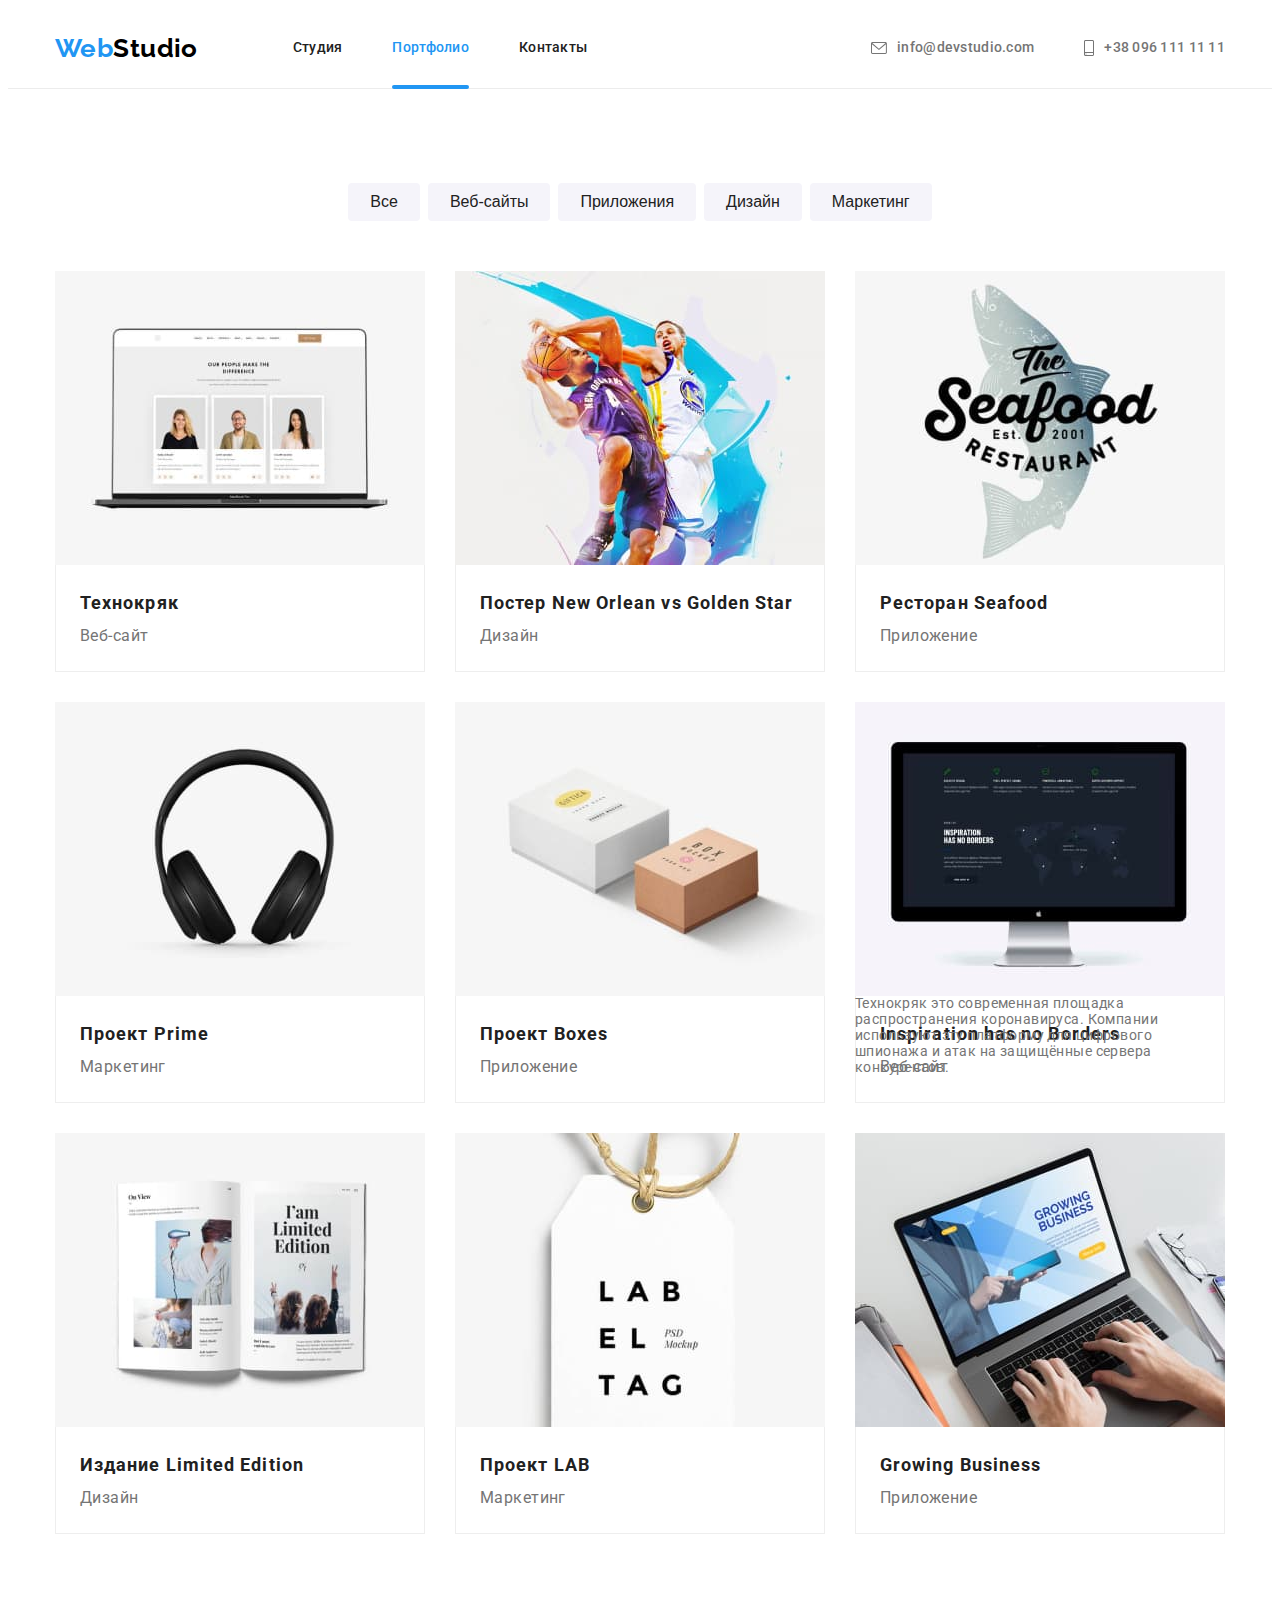
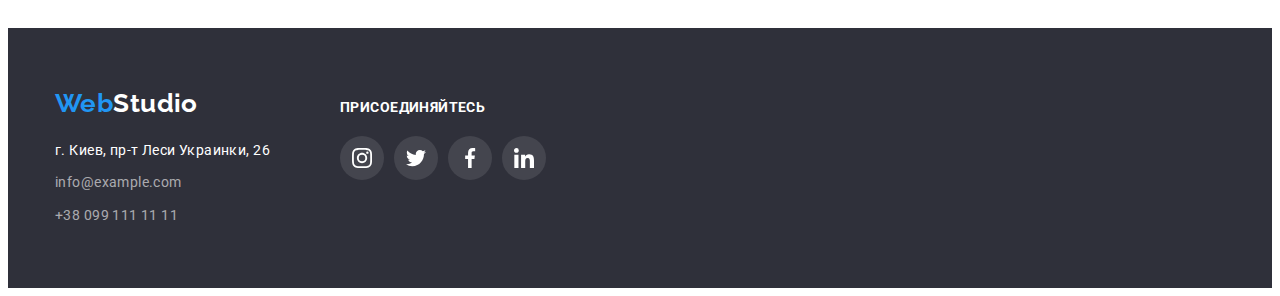
==== portfolio.html @ a50174d9 "сделал анимацию и переходы" ====
<!DOCTYPE html>
<html lang="en">
  <head>
    <meta charset="UTF-8" />
    <meta http-equiv="X-UA-Compatible" content="IE=edge" />
    <meta name="viewport" content="width=device-width, initial-scale=1.0" />
    <title>Портфолио</title>
    <link
      rel="stylesheet"
      href="https://cdnjs.cloudflare.com/ajax/libs/modern-normalize/1.0.0/modern-normalize.min.css"
      integrity="sha512-ISS7cAi1PEhQ8jnbJpJZMd29NlhNj4AWYyLOSp2CE/CsHxTCu+r+t0D2yoJudVrd0/8fTVPUVDzY5Tvli75u/g=="
      crossorigin="anonymous"
    />
    <link rel="preconnect" href="https://fonts.gstatic.com" />
    <link
      href="https://fonts.googleapis.com/css2?family=Raleway:wght@700&family=Roboto:wght@400;500;700;900&display=swap"
      rel="stylesheet"
    />
    <link rel="stylesheet" href="./css/styles.css" />
  </head>
  <body>
    <!-- Шапка -->
    <header class="header">
      <div class="container">
        <nav class="navigation">
          <a class="logo" href="#"
            >Web<span class="logo-header">Studio</span></a
          >
          <ul class="list menu-list">
            <li class="menu-item">
              <a class="link menu-link" href="./index.html">Студия</a>
            </li>
            <li class="menu-item active-page">
              <a class="link menu-link" href="./portfolio.html">Портфолио</a>
            </li>
            <li class="menu-item">
              <a class="link menu-link" href="">Контакты</a>
            </li>
          </ul>
        </nav>
        <ul class="list contact-list">
          <li class="contact-item">
            <a class="link contact-link" href="mailto:info@devstudio.com">
              <svg class="icon mail-icon" width="16" height="12">
                <use href="./images/sprite.svg#icon-mail"></use>
              </svg>
              info@devstudio.com</a
            >
          </li>
          <li class="contact-item">
            <a class="link contact-link" href="tel:+380961111111">
              <svg class="icon phone-icon" width="10" height="16">
                <use href="./images/sprite.svg#icon-phone"></use>
              </svg>
              +38 096 111 11 11</a
            >
          </li>
        </ul>
      </div>
    </header>
    <!-- Main -->
    <main>
      <section class="section">
        <div class="container">
          <h1 class="visually-hidden">Наше портфолио</h1>
          <!---Скрытый заголовок-->
          <ul class="list filter-list">
            <li class="filter-grid">
              <button class="filter-item" type="button">
                Все
              </button>
            </li>
            <li class="filter-grid">
              <button class="filter-item" type="button">Веб-сайты</button>
            </li>
            <li class="filter-grid">
              <button class="filter-item" type="button">Приложения</button>
            </li>
            <li class="filter-grid"><button class="filter-item" type="button">Дизайн</button></li>
            <li class="filter-grid">
              <button class="filter-item" type="button">Маркетинг</button>
            </li>
          </ul>
          <ul class="list project-list grid">
            <li class="project-item grid-item">
              <a href="" class="link-project">
                <img 
                  src="./images/list-one.jpg"
                  alt="Веб-сайт Технокряк"
                  width="370"
                />
                <div class="project-content">
                <h2 class="project-title">Технокряк</h2>
                <p class="project-text">Веб-сайт</p></div>
              </a>
            </li>
            <li class="project-item grid-item">
              <a href="" class="link-project">
                <img 
                  src="./images/list-two.jpg"
                  alt="Постер New Orlean vs Golden Star"
                  width="370"
                />
                <div class="project-content">
                <h2 class="project-title">Постер New Orlean vs Golden Star</h2>
                <p class="project-text">Дизайн</p></div>
              </a>
            </li>
            <li class="project-item grid-item">
              <a href="" class="link-project">
                <img 
                  src="./images/list-three.jpg"
                  alt="Приложение есторана Seafood"
                  width="370"
                />
                <div class="project-content">
                <h2 class="project-title">Ресторан Seafood</h2>
                <p class="project-text">Приложение</p></div>
              </a>
            </li>
            <li class="project-item grid-item">
              <a href="" class="link-project">
                <img 
                  src="./images/list-hour.jpg"
                  alt="Проект Prime"
                  width="370"
                />
                <div class="project-content">
                <h2 class="project-title">Проект Prime</h2>
                <p class="project-text">Маркетинг</p></div>
              </a>
            </li>
            <li class="project-item grid-item">
              <a href="" class="link-project">
                <img 
                  src="./images/list-five.jpg"
                  alt="Приложение Boxes"
                  width="370"
                />
                <div class="project-content">
                <h2 class="project-title">Проект Boxes</h2>
                <p class="project-text">Приложение</p></div>
              </a>
            </li>
            <li class="project-item grid-item">
              <a href="" class="link-project">
                <img 
                  src="./images/list-six.jpg"
                  alt="Веб-сайт Inspiration has no Borders"
                  width="370"
                />
                <div class="project-hidden">
                  <p>Технокряк это современная площадка распространения коронавируса. Компании используют эту платформу для цифрового шпионажа и атак на защищённые сервера конкурентов.</p>
                </div>
                <div class="project-content">
                <h2 class="project-title">Inspiration has no Borders</h2>
                <p class="project-text">Веб-сайт</p></div>
              </a>
            </li>
            <li class="project-item grid-item">
              <a href="" class="link-project">
                <img 
                  src="./images/list-seven.jpg"
                  alt="Издание Limited Edition"
                  width="370"
                />
                <div class="project-content">
                <h2 class="project-title">Издание Limited Edition</h2>
                <p class="project-text">Дизайн</p></div>
              </a>
            </li>
            <li class="project-item grid-item">
              <a href="" class="link-project">
                <img 
                  src="./images/list-eight.jpg"
                  alt="Проект LAB"
                  width="370"
                />
                <div class="project-content"><h2 class="project-title">Проект LAB</h2>
                <p class="project-text">Маркетинг</p></div> 
              </a>
            </li>
            <li class="project-item grid-item">
              <a href="" class="link-project">
                <img 
                  src="./images/list-nine.jpg"
                  alt="Приложение Growing Business"
                  width="370"
                />
                <div class="project-content">
                <h2 class="project-title">Growing Business</h2>
                <p class="project-text">Приложение</p></div>
              </a>
            </li>
          </ul>
        </div>
      </section>
    </main>
    <!-- Footer -->
    <footer class="footer">
      <div class="container address-footer">
        <div class="footer-coordinates">
          <a class="logo logo-address" href="./index.html"
            >Web<span class="logo-footer">Studio</span></a
          >
          <address class="address">
            <p class="address-text">г. Киев, пр-т Леси Украинки, 26</p>
            <a class="link address-contacts" href="mailto:info@example.com"
              >info@example.com</a
            >
            <br />
            <a
              class="link address-contacts address-tel"
              href="tel:+380991111111"
              >+38 099 111 11 11</a
            >
          </address>
        </div>
        <div class="footer-social">
          <h2 class="about-title footer-title">присоединяйтесь</h2>
          <ul class="list social-icons">
            <li class="social-icon">
              <a
                href=""
                class="social-icon-link"
                target="_blank"
                rel="noopener noreferrer"
              >
                <svg class="icon">
                  <use href="./images/sprite.svg#icon-instagram"></use>
                </svg>
              </a>
            </li>
            <li class="social-icon">
              <a
                href=""
                class="social-icon-link"
                target="_blank"
                rel="noopener noreferrer"
              >
                <svg class="icon">
                  <use href="./images/sprite.svg#icon-twitter"></use>
                </svg>
              </a>
            </li>
            <li class="social-icon">
              <a
                href=""
                class="social-icon-link"
                target="_blank"
                rel="noopener noreferrer"
              >
                <svg class="icon">
                  <use href="./images/sprite.svg#icon-facebook"></use>
                </svg>
              </a>
            </li>
            <li class="social-icon">
              <a
                href=""
                class="social-icon-link"
                target="_blank"
                rel="noopener noreferrer"
              >
                <svg class="icon">
                  <use href="./images/sprite.svg#icon-linkedin"></use>
                </svg>
              </a>
            </li>
          </ul>
        </div>
      </div>
    </footer>
  </body>
</html>
---- css/styles.css ----
:root{
    --main-color: #757575;
    --complementary-color: #212121;
    --rare-color: #ffffff;
    --logo-color: #000000;
    --bg-filter-color:  #F5F4FA;
    --accent-color: #2196F3;
    --bg-rare-color: #2F303A;
    --icon-color: #AFB1B8;
    --grid-item: 1;
    --time-hover: 250ms cubic-bezier(0.4, 0, 0.2, 1);
}

html{
    box-sizing: border-box;
}
*,
*::after,
*::before{
    box-sizing: inherit;
}
h1,
h2,
h3,
h4,
h5,
h6,
p {
	margin-top: 0;
}
body{
    font-family: "Roboto", sans-serif;
    font-size: 14px;
    line-height: 1.14;
    letter-spacing: 0.03em;
    color: var(--main-color);
}
address {
  font-style: normal;
}
.visually-hidden {
  position: absolute !important;
  clip: rect(1px 1px 1px 1px);
  clip: rect(1px, 1px, 1px, 1px);
  padding: 0 !important;
  border: 0 !important;
  height: 1px !important;
  width: 1px !important;
  overflow: hidden;
}
.active-page{
    color: var(--accent-color);
    position: relative;
}
.active-page::after{
    content: "";

    position: absolute;
    width: 100%;
    height: 4px;
    bottom: -1px;
    background: #2196F3;
    border-radius: 2px;
}
.link,
.link-project {
    text-decoration: none;
    color: inherit;
}
.link:hover,
.link:focus {
  color: var(--accent-color);
}
.list {
    margin-top: 0;
    margin-bottom: 0;
    padding-left: 0;
    list-style: none;
}
img{
    display: block;
    max-width: 100%;
    height: auto;
}
.container{
    width: 1200px;
    padding-right: 15px;
    padding-left: 15px;
    margin-left: auto;
    margin-right: auto;
   /* outline: 1px solid red;*/
}
.section{
    padding-top: 94px;
    padding-bottom: 94px;
}
/* сетка под контейнера */
.grid{
    display: flex;
    flex-wrap: wrap;
    margin-left: -30px;
    margin-top: -30px;
}
.grid-item{
    flex-basis: calc((100% - 30px * var(--grid-item)) / var(--grid-item));
    margin-left: 30px;
    margin-top: 30px;
}
  /* header */
.logo{
    font-family: "Raleway", sans-serif;
    font-weight: 700;
    font-size: 26px;
    line-height: 1.19;
    text-decoration: none;
    color: var(--accent-color);
}
.logo-header{
    color: var(--logo-color);
}
.menu-link{
    display: block;
    padding-top: 32px;
    padding-bottom: 32px;
    transition: var(--time-hover);
}
.menu-list,
.contact-list{
    font-weight: 500;
    letter-spacing: 0.02em;
}
.menu-list{
    display: inline-flex;
    color: var(--complementary-color);
}
.menu-item:not(:last-child){
    margin-right: 50px;
}
.contact-list{
    display: flex;
    margin-left: auto;
}
.contact-item:not(:last-child){
    margin-right: 50px;
}
.contact-link{
    padding-top: 32px;
    padding-bottom: 32px;

    display: inline-flex;
    justify-content: center;
    align-items: center;

    transition: var(--time-hover);
}
.contact-link .icon{
    margin-right: 10px;
    fill: currentColor;
}
.header{
    border-bottom: 1px solid #ECECEC;
}
.header .container{
    display: flex;
    align-items: center;
}
.header .logo{
    margin-right: 95px;
}
.navigation{
    display: flex;
    align-items: center;
}
/* hero-section */
.hero{
    background-color: var(--bg-rare-color);
}
.bg-hero{
    max-width: 1600px;
    margin-left: auto;
    margin-right: auto;
    background-image: linear-gradient(
        to right,
        rgba(47, 48, 58, 0.4),
        rgba(47, 48, 58, 0.4)
      ),
        url(../images/bg-hero.jpg);
    background-size: cover;
    background-position: center;
}
.hero .container{
    padding-top: 200px;
    padding-bottom: 200px;
    text-align: center;
}
.hero-title{
    margin-left: auto;
    margin-right: auto;
    margin-bottom: 30px;
    max-width: 696px;

    font-weight: 900;
    font-size: 44px;
    line-height: 1.36;
    text-align: center;
    letter-spacing: 0.06em;
    text-transform: uppercase;
    color: var(--rare-color);
}
.hero-button{
    font-weight: 700;
    font-size: 16px;
    line-height: 1.87;
    letter-spacing: 0.06em;
    cursor: pointer;
    color: var(--rare-color);
    
    background-color: var(--accent-color);
    box-shadow: 0px 4px 4px rgba(0, 0, 0, 0.15);
    border: none;
    border-radius: 4px;

    padding-top: 10px;
    padding-bottom: 10px;
    padding-right: 32px;
    padding-left: 32px;

    transition: var(--time-hover);
}
.hero-button:hover{
    background-color: #188CE8;
}
/* about-section */
.about-item::before{
    margin-bottom: 30px;

    content: '';
    display: block;
    background-position: center;
    background-repeat: no-repeat;
    background-color: #F5F4FA;
    height: 120px;
}
.about-item:nth-child(1)::before{
    content: '';
    display: block;
    background-image: url(../images/icons/antenna.svg);
}
.about-item:nth-child(2)::before{
    content: '';
    display: block;
    background-image: url(../images/icons/clock.svg);
}
.about-item:nth-child(3)::before{
    content: '';
    display: block;
    background-image: url(../images/icons/diagram.svg);
}
.about-item:nth-child(4)::before{
    content: '';
    display: block;
    background-image: url(../images/icons/astronaut.svg);
}


.about-text{
    margin-bottom: 0;
    line-height: 1.71;
}
.about-title{
    margin-bottom: 10px;

    font-size: 14px;
    font-weight: 700;
    text-transform: uppercase;
    color: var(--complementary-color);
}
.about-item{
    flex-basis: calc((100% - 120px) / 4);
}
.services-section{
    padding-top: 0;
}
.section-title{
    margin-bottom: 50px;

    font-weight: 700;
    font-size: 36px;
    line-height: 1.16;
    text-align: center;
    color: var(--complementary-color);
}
.services-item{
    position: relative;

    --grid-item: 3;
}

.services-title{
    position: absolute;
    bottom: 0;
    left: 0;

    text-align: center;
    background: rgba(47, 48, 58, 0.8);

    width: 100%;
    margin-bottom: 0;
    padding-top: 27px;
    padding-bottom: 27px;
    padding-left: 80px;
    padding-right: 80px;

    font-weight: 700;
    font-size: 14px;
    letter-spacing: 0.03em;
    text-transform: uppercase;

    color: var(--rare-color);
}

/* team-section */
/**/
.team-item{
    --grid-item: 4;

    background: var(--rare-color);
    box-shadow: 0px 1px 3px rgba(0, 0, 0, 0.12), 0px 1px 1px rgba(0, 0, 0, 0.14), 0px 2px 1px rgba(0, 0, 0, 0.2);
    border-radius: 0px 0px 4px 4px;
}
.team-content{
    padding-top: 30px;
    padding-bottom: 30px;
    padding-right: 24px;
    padding-left: 24px;
}
.team{
    background-color: var(--bg-filter-color);
}
.team-list{
    font-size: 16px;
    line-height: 1.18;
    text-align: center;
}
.team-title{
    margin-bottom: 10px;

    font-weight: 500;
    color: var(--complementary-color);
}
.team-text{
    margin-bottom: 16px;
}
.social-icons{
    display: inline-flex;
}
.social-icon-link{
    display: flex;
    justify-content: center;
    align-items: center;
    width: 44px;
    height: 44px;

    border-radius: 50%;

    transition: var(--time-hover);
    
}
.social-icons .icon{
    width: 20px;
    height: 20px;

    fill: var(--icon-color);
}
.social-icon-link:hover .icon,
.social-icon-link:focus .icon{
    fill: var(--rare-color);
}
.social-icon-link:hover,
.social-icon-link:focus{
    background-color: var(--accent-color);
}
.social-icon:not(:last-child){
    margin-right: 10px;
}
/* наши партнеры*/
.partners-list{
    color: var(--icon-color);
    display: flex;
}
.partners-item{
    --grid-item: 6;
}
.partners-item .icon{
    fill: currentColor;
}
.partners-link{
    display: flex;
    justify-content: center;
    align-items: center;
    width: 170px;
    height: 90px;
    border: 1px solid currentColor;
    border-radius: 4px;

    transition: var(--time-hover)
}
.partners-link .icon:hover,
.partners-link .icon:focus{
    fill: var(--accent-color);
}
/* footer */
.footer-coordinates{
    margin-right: 70px;
}
.address-footer{
    display: flex;
    align-items: baseline;
    padding-top: 60px;
    padding-bottom: 60px;
}
.footer{
    background-color: var(--bg-rare-color);
}
.address{
    line-height: 1.71;
    color: #FFFFFF;
}
.address-text{
    margin-bottom: 0;
}
.address-contacts{
    color: rgba(255, 255, 255, 0.6);
    display: inline-block;
    margin-top: 9px;

    transition: var(--time-hover)
}
.logo-footer{
    color: var(--rare-color);
}
.logo-address{
    display: block;
    margin-bottom: 20px;
}
.footer-title{
    margin-bottom: 20px;
    color: var(--rare-color);
}
.footer-social .icon{
    fill: var(--rare-color);
}
.footer-social .social-icon-link{
    background-color: rgba(255, 255, 255, 0.1);
}
.footer-social .social-icon-link:hover,
.footer-social .social-icon-link:focus{
    background-color: var(--accent-color);
}

/* Оформление страницы "Портфолио" */
.filter-list{
    display: flex;
    justify-content: center;
}
.filter-grid:not(:last-child){
    margin-right: 8px;
}
.filter-item{
    padding: 6px 22px;

    font-weight: 500;
    font-size: 16px;
    line-height: 1.62;
    text-align: center;
    background-color: var(--bg-filter-color);
    color: var(--complementary-color);

    transition: var(--time-hover);

    border-radius: 4px;
    border: none;

    cursor: pointer;
}
.filter-item:focus,
.filter-item:hover{
    background-color: #2196F3;
    color: var(--rare-color);

    box-shadow: 0px 3px 1px rgba(0, 0, 0, 0.1), 0px 1px 2px rgba(0, 0, 0, 0.08), 0px 2px 2px rgba(0, 0, 0, 0.12);
}
.filter-list{
    margin-bottom: 50px;
}
.project-title{
    margin-bottom: 0;
    font-weight: 700;
    font-size: 18px;
    line-height: 2;
    letter-spacing: 0.06em;
    color: var(--complementary-color);
}
.project-text{
    font-size: 16px;
    line-height: 1.87;
}
.project-item{
    position: relative;
    --grid-item: 3;

    transition: var(--time-hover);
}
.project-hidden{
    position: absolute;
    
}
.project-item:hover,
.project-item:focus{
    box-shadow: 0px 1px 1px rgba(0, 0, 0, 0.12), 0px 4px 4px rgba(0, 0, 0, 0.06), 1px 4px 6px rgba(0, 0, 0, 0.16);
}
.project-text{
    margin-bottom: 0;
}
.project-content{
    padding: 20px 24px;
    padding-top: 20px;
    padding-bottom: 20px;
    padding-right: 24px;
    padding-left: 24px;
    background-color: var(--rare-color);
    border-left: 1px solid #eeeeee;
    border-right: 1px solid #eeeeee;
    border-bottom: 1px solid #eeeeee;
}
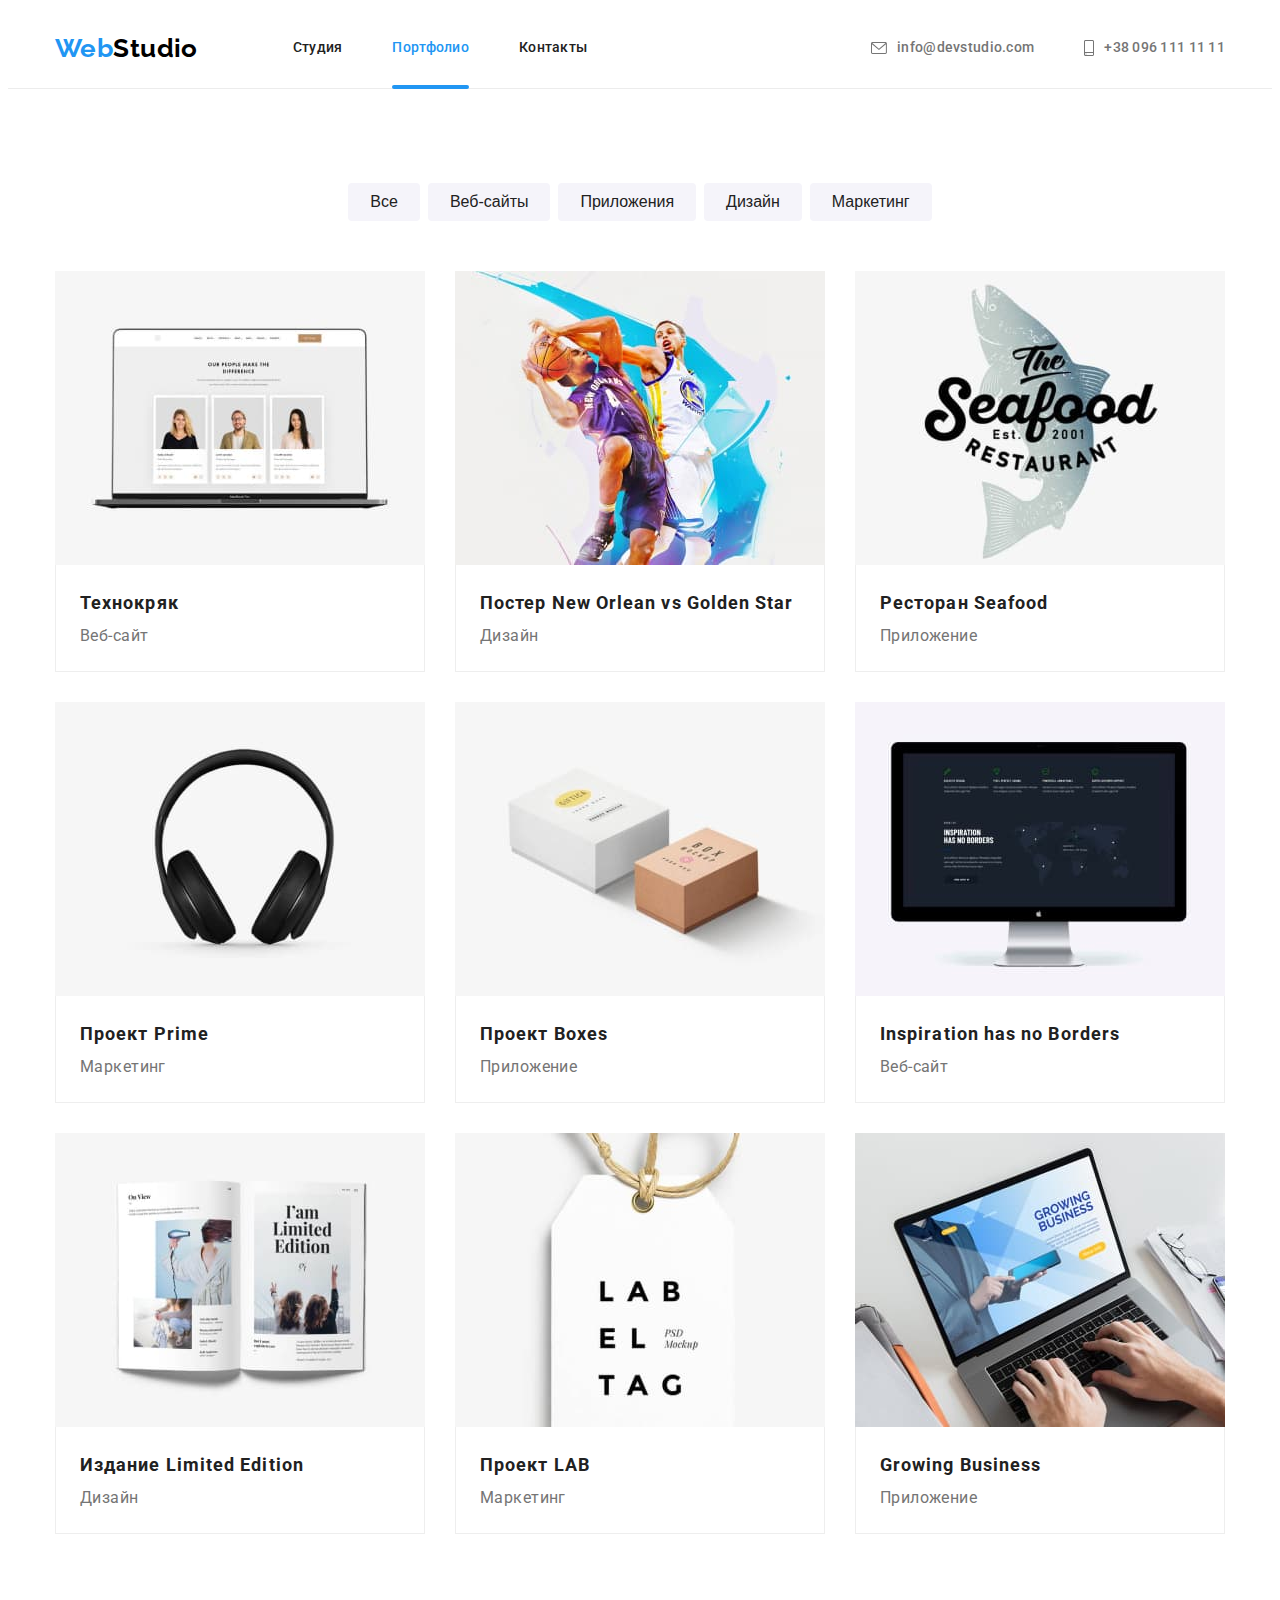
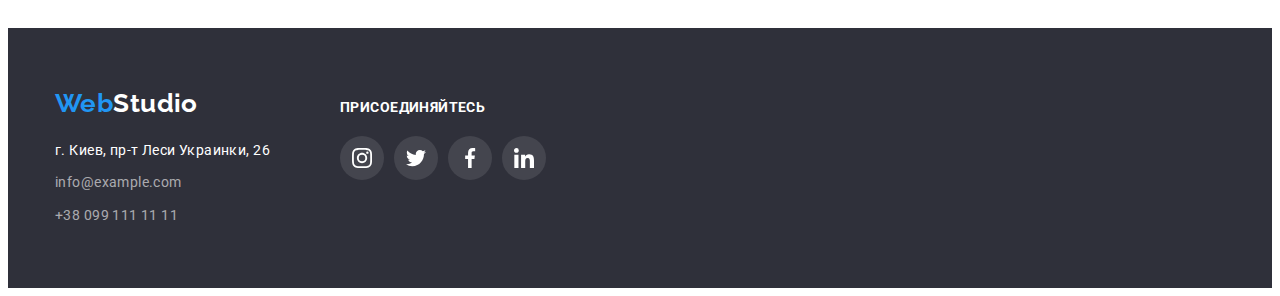
==== commit bcccf592: "Сделал модальное окно; оформление карточек" ====
--- a/portfolio.html
+++ b/portfolio.html
@@ -89,6 +89,9 @@
                   alt="Веб-сайт Технокряк"
                   width="370"
                 />
+                <div class="project-hidden">
+                  <p>Технокряк это современная площадка распространения коронавируса. Компании используют эту платформу для цифрового шпионажа и атак на защищённые сервера конкурентов.</p>
+                </div>
                 <div class="project-content">
                 <h2 class="project-title">Технокряк</h2>
                 <p class="project-text">Веб-сайт</p></div>
@@ -101,6 +104,9 @@
                   alt="Постер New Orlean vs Golden Star"
                   width="370"
                 />
+                <div class="project-hidden">
+                  <p>Технокряк это современная площадка распространения коронавируса. Компании используют эту платформу для цифрового шпионажа и атак на защищённые сервера конкурентов.</p>
+                </div>
                 <div class="project-content">
                 <h2 class="project-title">Постер New Orlean vs Golden Star</h2>
                 <p class="project-text">Дизайн</p></div>
@@ -113,6 +119,9 @@
                   alt="Приложение есторана Seafood"
                   width="370"
                 />
+                <div class="project-hidden">
+                  <p>Технокряк это современная площадка распространения коронавируса. Компании используют эту платформу для цифрового шпионажа и атак на защищённые сервера конкурентов.</p>
+                </div>
                 <div class="project-content">
                 <h2 class="project-title">Ресторан Seafood</h2>
                 <p class="project-text">Приложение</p></div>
@@ -125,6 +134,9 @@
                   alt="Проект Prime"
                   width="370"
                 />
+                <div class="project-hidden">
+                  <p>Технокряк это современная площадка распространения коронавируса. Компании используют эту платформу для цифрового шпионажа и атак на защищённые сервера конкурентов.</p>
+                </div>
                 <div class="project-content">
                 <h2 class="project-title">Проект Prime</h2>
                 <p class="project-text">Маркетинг</p></div>
@@ -137,6 +149,9 @@
                   alt="Приложение Boxes"
                   width="370"
                 />
+                <div class="project-hidden">
+                  <p>Технокряк это современная площадка распространения коронавируса. Компании используют эту платформу для цифрового шпионажа и атак на защищённые сервера конкурентов.</p>
+                </div>
                 <div class="project-content">
                 <h2 class="project-title">Проект Boxes</h2>
                 <p class="project-text">Приложение</p></div>
@@ -152,6 +167,9 @@
                 <div class="project-hidden">
                   <p>Технокряк это современная площадка распространения коронавируса. Компании используют эту платформу для цифрового шпионажа и атак на защищённые сервера конкурентов.</p>
                 </div>
+                <div class="project-hidden">
+                  <p>Технокряк это современная площадка распространения коронавируса. Компании используют эту платформу для цифрового шпионажа и атак на защищённые сервера конкурентов.</p>
+                </div>
                 <div class="project-content">
                 <h2 class="project-title">Inspiration has no Borders</h2>
                 <p class="project-text">Веб-сайт</p></div>
@@ -164,6 +182,9 @@
                   alt="Издание Limited Edition"
                   width="370"
                 />
+                <div class="project-hidden">
+                  <p>Технокряк это современная площадка распространения коронавируса. Компании используют эту платформу для цифрового шпионажа и атак на защищённые сервера конкурентов.</p>
+                </div>
                 <div class="project-content">
                 <h2 class="project-title">Издание Limited Edition</h2>
                 <p class="project-text">Дизайн</p></div>
@@ -176,6 +197,9 @@
                   alt="Проект LAB"
                   width="370"
                 />
+                <div class="project-hidden">
+                  <p>Технокряк это современная площадка распространения коронавируса. Компании используют эту платформу для цифрового шпионажа и атак на защищённые сервера конкурентов.</p>
+                </div>
                 <div class="project-content"><h2 class="project-title">Проект LAB</h2>
                 <p class="project-text">Маркетинг</p></div> 
               </a>
@@ -187,6 +211,9 @@
                   alt="Приложение Growing Business"
                   width="370"
                 />
+                <div class="project-hidden">
+                  <p>Технокряк это современная площадка распространения коронавируса. Компании используют эту платформу для цифрового шпионажа и атак на защищённые сервера конкурентов.</p>
+                </div>
                 <div class="project-content">
                 <h2 class="project-title">Growing Business</h2>
                 <p class="project-text">Приложение</p></div>
--- a/css/styles.css
+++ b/css/styles.css
@@ -122,7 +122,7 @@
     display: block;
     padding-top: 32px;
     padding-bottom: 32px;
-    transition: var(--time-hover);
+    transition: color var(--time-hover);
 }
 .menu-list,
 .contact-list{
@@ -151,7 +151,7 @@
     justify-content: center;
     align-items: center;
 
-    transition: var(--time-hover);
+    transition: color var(--time-hover);
 }
 .contact-link .icon{
     margin-right: 10px;
@@ -225,7 +225,7 @@
     padding-right: 32px;
     padding-left: 32px;
 
-    transition: var(--time-hover);
+    transition: background-color var(--time-hover);
 }
 .hero-button:hover{
     background-color: #188CE8;
@@ -363,13 +363,13 @@
 
     border-radius: 50%;
 
-    transition: var(--time-hover);
+    transition: background-color var(--time-hover);
     
 }
 .social-icons .icon{
     width: 20px;
     height: 20px;
-
+    transition: fill var(--time-hover);
     fill: var(--icon-color);
 }
 .social-icon-link:hover .icon,
@@ -393,6 +393,7 @@
 }
 .partners-item .icon{
     fill: currentColor;
+    transition: fill var(--time-hover)
 }
 .partners-link{
     display: flex;
@@ -402,8 +403,7 @@
     height: 90px;
     border: 1px solid currentColor;
     border-radius: 4px;
-
-    transition: var(--time-hover)
+    transition: color var(--time-hover);
 }
 .partners-link .icon:hover,
 .partners-link .icon:focus{
@@ -434,7 +434,7 @@
     display: inline-block;
     margin-top: 9px;
 
-    transition: var(--time-hover)
+    transition: color var(--time-hover)
 }
 .logo-footer{
     color: var(--rare-color);
@@ -476,7 +476,7 @@
     background-color: var(--bg-filter-color);
     color: var(--complementary-color);
 
-    transition: var(--time-hover);
+    transition: background-color var(--time-hover), color var(--time-hover), box-shadow var(--time-hover);
 
     border-radius: 4px;
     border: none;
@@ -506,23 +506,56 @@
     line-height: 1.87;
 }
 .project-item{
+    --grid-item: 3;
+}
+.link-project{
+    display: block;
     position: relative;
-    --grid-item: 3;
-
-    transition: var(--time-hover);
+    overflow: hidden;
+    transition: box-shadow var(--time-hover);
+}
+.link-project:hover .project-hidden,
+.link-project:focus .project-hidden{
+    transform: translatey(0);
 }
 .project-hidden{
     position: absolute;
-    
-}
-.project-item:hover,
-.project-item:focus{
+
+    /* Новое */
+    top: 0;
+    left: 0;
+    width: 100%;
+    height: 100%;
+
+    padding-top: 63px;
+    padding-bottom: 63px;
+    padding-right: 24px;
+    padding-left: 24px;
+
+    margin-bottom: 0;
+
+    font-size: 18px;
+    line-height: 1.55;
+    color: var(--rare-color);
+
+    background: rgba(33, 150, 243, 0.9);
+
+    transform: translatey(100%);
+   /* transition: transform 250ms ease;*/
+   transition: transform var(--time-hover);
+}
+.project-hidden p {
+    margin-bottom: 0;
+}
+.link-project:hover,
+.link-project:focus{
     box-shadow: 0px 1px 1px rgba(0, 0, 0, 0.12), 0px 4px 4px rgba(0, 0, 0, 0.06), 1px 4px 6px rgba(0, 0, 0, 0.16);
 }
 .project-text{
     margin-bottom: 0;
 }
 .project-content{
+    position: relative;
     padding: 20px 24px;
     padding-top: 20px;
     padding-bottom: 20px;
@@ -535,4 +568,65 @@
 }
 
 
-
+/* Модальное окно */
+.backdrop.is-hidden{
+    opacity: 0;
+    visibility: hidden;
+    pointer-events: none;
+}
+.backdrop{
+    position: fixed;
+    top: 0;
+    left: 0;
+    width: 100%;
+    height: 100%;
+    background-color: rgba(0, 0, 0, 0.2);
+    opacity: 1;
+    transition: opacity var(--time-hover);
+}
+.is-hidden .modal{
+    transform: translate(-50%, -50%) scale(0);
+}
+.modal{
+    width: 100%;
+    max-width: 528px;
+    min-height: 581px;
+
+    position: absolute;
+    top: 50%;
+    left: 50%;
+    transform: translate(-50%, -50%) scale(1);
+
+    background-color: var(--rare-color);
+    box-shadow: 0px 1px 3px rgba(0, 0, 0, 0.12), 0px 1px 1px rgba(0, 0, 0, 0.14), 0px 2px 1px rgba(0, 0, 0, 0.2);
+    border-radius: 4px;
+
+    transition: transform 250ms ease-in-out 250ms;
+}
+.btn-close .icon {
+    width: 11px;
+    height: 11px;
+}
+.btn-close{
+    position: absolute;
+    top: 8px;
+    right: 8px;
+
+    width: 30px;
+    height: 30px;
+
+    border: 1px solid rgba(0, 0, 0, 0.1);
+    border-radius: 50%;
+    
+    display: flex;
+    justify-content: center;
+    align-items: center;
+
+    background-color: transparent;
+
+    transition: background-color var(--time-hover);
+}
+.btn-close:hover,
+.btn-close:focus{
+    background-color: rgba(0, 0, 0, 0.1);
+}